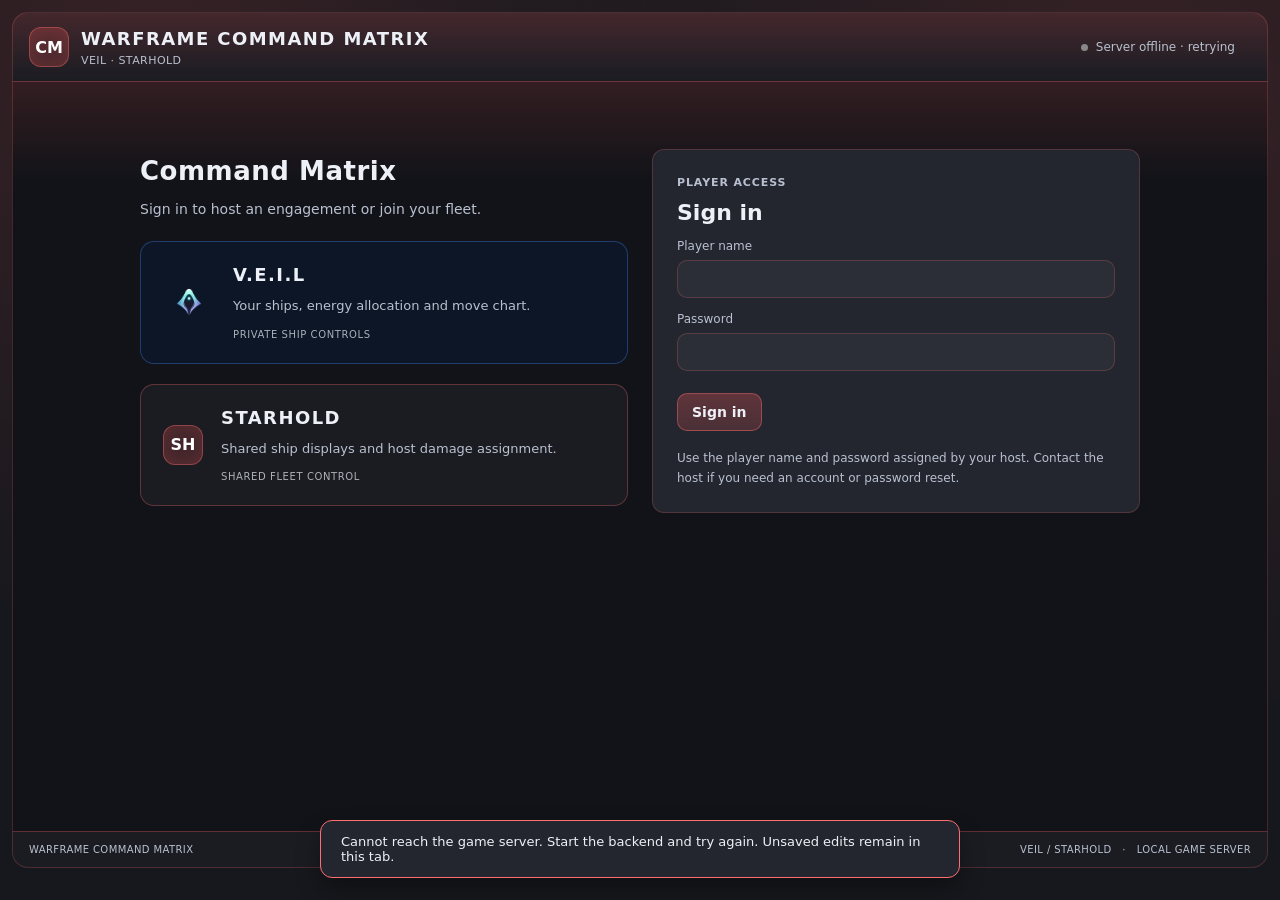
==== index.html @ ff41f68c "Add files via upload" ====
<!doctype html>
<html lang="en">
<head>
  <meta charset="utf-8"><meta name="viewport" content="width=device-width, initial-scale=1">
  <meta name="color-scheme" content="dark">
  <title>Warframe Command Matrix</title>
  <link rel="stylesheet" href="site.css">
  <script src="config.js" defer></script><script src="app.js" defer></script>
</head>
<body data-theme="starhold">
  <header class="topbar">
    <a class="brand" href="./"><span class="brand-mark">CM</span><span>WARFRAME COMMAND MATRIX<span class="brand-sub">VEIL · STARHOLD</span></span></a>
    <div class="connection"><span id="onlineDot" class="dot"></span><span id="connectionStatus">Server offline</span></div>
    <span id="identity"></span><button id="logout" class="subtle" hidden>Sign out</button>
  </header>
  <main>
    <section id="gateway" class="gateway">
      <div class="intro"><h1>Command Matrix</h1><p>Sign in to host an engagement or join your fleet.</p><div class="program-card veil-card"><img src="views/veil/VeilLogo.png" alt=""><div><h2>V.E.I.L</h2><p>Your ships, energy allocation and move chart.</p><span>PRIVATE SHIP CONTROLS</span></div></div><div class="program-card starhold-card"><span class="program-badge">SH</span><div><h2>STARHOLD</h2><p>Shared ship displays and host damage assignment.</p><span>SHARED FLEET CONTROL</span></div></div></div>
      <div class="panel access">
        <p class="eyebrow">PLAYER ACCESS</p><h2>Sign in</h2>
        <form id="authForm"><label for="playerName">Player name</label><input id="playerName" autocomplete="username" minlength="2" maxlength="32" required><label for="password">Password</label><input id="password" type="password" autocomplete="current-password" minlength="10" maxlength="128" required><div class="actions"><button name="mode" value="login">Sign in</button></div><p class="hint">Use the player name and password assigned by your host. Contact the host if you need an account or password reset.</p></form>
      </div>
    </section>
    <section id="dashboard" hidden>
      <div class="section-heading"><div><p class="eyebrow">OPERATIONS</p><h1>Your engagements</h1></div><span class="badge">SAVED ON HOST PC</span></div>
      <div class="dashboard-grid"><form id="createForm" class="panel"><h2>Host a game</h2><p>Assemble your fleet and invite the table.</p><label for="gameName">Engagement name</label><input id="gameName" value="Fleet engagement" maxlength="80" required><button>Create game</button></form><form id="joinForm" class="panel"><h2>Join the table</h2><p>Enter the eight-character code from your host.</p><label for="joinCode">Game code</label><input id="joinCode" class="code-input" placeholder="ABCD2345" maxlength="8" required><button>Join game</button></form></div>
      <h2 class="saved-title">Resume an engagement</h2><div id="savedGames" class="saved-games"></div>
    </section>
    <section id="game" hidden>
      <div class="game-header"><div><button id="back" class="subtle">← Engagements</button><h1 id="roomName"></h1></div><div class="room-meta"><span id="phase" class="badge"></span><button id="copyCode" class="code-button" title="Copy join code"></button><span id="role" class="badge"></span></div></div>
      <div class="game-layout">
        <aside class="panel roster"><p class="eyebrow">AT THE TABLE</p><div id="members"></div><div class="divider"></div><div class="fleet-heading"><h2>Fleet</h2><span id="shipCount" class="count"></span></div><div id="ships"></div><p class="hint">Veil is private to the ship’s owner. StarHold is shared with this game.</p><div id="hostControls" class="host-controls" hidden><p class="eyebrow">HOST CONTROLS</p><button id="startGame">Start game</button><button id="pauseGame" class="secondary">Pause game</button><button id="reopenLobby" class="subtle">Reopen lobby</button></div><details><summary>Game activity</summary><div id="activity"></div></details></aside>
        <div class="workspace">
          <section id="lobby" class="panel"><div class="section-heading"><div><p class="eyebrow">FLEET ASSEMBLY</p><h2>Select your ships</h2></div><button id="readyButton" class="secondary">Mark ready</button></div><form id="selectShipForm" class="selection-row"><label>Ship design<select id="designSelect" required></select></label><label>Ship name <span class="hint">(optional)</span><input id="shipName" maxlength="100" placeholder="Use design name"></label><button>Add to my fleet</button></form><p class="hint">Ships load from the host’s ship library. Ask the host to add new designs.</p></section>
          <section class="panel station"><div class="station-bar"><div><p class="eyebrow" id="stationCaption">SHIP STATION</p><h2 id="selectedName">Choose a ship from the fleet</h2></div><div class="actions"><button id="veilTab" class="secondary" hidden>Veil · Private</button><button id="starholdTab" class="secondary" hidden>StarHold · Shared</button><button id="saveView" hidden>Save now</button><button id="reloadView" class="subtle" hidden>Reload ship</button></div></div><div id="viewNotice" class="view-notice">Select ships in the lobby, then mark ready. The host starts the game.</div><div id="emptyStation" class="empty-station"><div class="reticle">＋</div><h2>Awaiting fleet assignment</h2><p>Your ship’s systems will appear here.</p></div><div id="stationContainer"></div></section>
        </div>
      </div>
    </section>
  </main>
  <div id="notice" role="status" aria-live="polite" hidden></div>
  <footer><span>WARFRAME COMMAND MATRIX</span><span>VEIL / STARHOLD &nbsp; · &nbsp; LOCAL GAME SERVER</span></footer>
</body>
</html>
---- site.css ----
/* Site-wide palette and controls follow the original StarHold and Veil styles. */
:root{color-scheme:dark;font:14px "Segoe UI",system-ui,sans-serif;--bg:#17181d;--panel:#23262f;--panel2:#1a1c22;--panel3:#111318;--border:rgba(255,110,110,.22);--border-strong:rgba(255,110,110,.42);--text:#edf1f7;--muted:#b9c0cf;--accent:#ff5c5c;--accent-soft:rgba(255,92,92,.18);--accent-hover:rgba(255,92,92,.28);--glow:rgba(255,92,92,.14)}
*{box-sizing:border-box}
body{margin:0;min-height:100vh;padding:12px;background:radial-gradient(circle at 12% 8%,var(--glow),transparent 40%),radial-gradient(circle at 88% 12%,var(--glow),transparent 45%),var(--bg);color:var(--text)}
body[data-theme=veil]{--bg:#0b1220;--panel:#0f1a2d;--panel2:#0c1627;--panel3:#0b1220;--border:rgba(255,255,255,.08);--border-strong:rgba(80,140,255,.55);--text:rgba(255,255,255,.92);--muted:rgba(255,255,255,.65);--accent:#78aaff;--accent-soft:rgba(80,140,255,.18);--accent-hover:rgba(80,140,255,.32);--glow:transparent}
[hidden]{display:none!important}
button,input,select{font:inherit}
button{border:1px solid var(--border-strong);border-radius:10px;background:linear-gradient(180deg,var(--accent-hover),var(--accent-soft));color:var(--text);font-weight:600;padding:10px 14px;cursor:pointer;transition:background .15s,border-color .15s;white-space:nowrap}
button:hover{background:var(--accent-hover);border-color:var(--accent)}
button:disabled{opacity:.45;cursor:not-allowed}
button.secondary{background:rgba(255,255,255,.04);border-color:var(--border);font-weight:500}
button.subtle{background:transparent;border-color:transparent;color:var(--muted);font-size:12px;padding:7px 9px}
button.active{background:var(--accent-hover);border-color:var(--accent);box-shadow:0 0 12px var(--glow)}
button:focus-visible,input:focus,select:focus{outline:2px solid var(--accent);outline-offset:2px}
input,select{width:100%;min-width:0;padding:10px 12px;border:1px solid var(--border);border-radius:10px;background:rgba(255,255,255,.04);color:var(--text)}
select option{background:var(--panel2)}
label{display:block;font-size:12px;color:var(--muted);margin:14px 0 7px}
input[type=file]{font-size:12px}
h1,h2,p{margin-top:0}h1{font-size:24px;font-weight:650;margin-bottom:12px;letter-spacing:.02em}h2{font-size:17px;font-weight:650;margin-bottom:10px}p{color:var(--muted);line-height:1.65}a{color:inherit;text-decoration:none}
.topbar{display:flex;align-items:center;gap:16px;padding:14px 16px;border:1px solid var(--border);border-radius:16px 16px 0 0;background:linear-gradient(180deg,var(--accent-soft),transparent),var(--panel2)}
.brand{display:flex;gap:12px;align-items:center;font-size:18px;font-weight:700;letter-spacing:.08em;min-width:0}
.brand-mark,.program-badge{display:grid;place-items:center;flex-shrink:0;width:40px;height:40px;border-radius:12px;background:var(--accent-soft);border:1px solid var(--border-strong);font-size:16px;font-weight:700;letter-spacing:0;color:white;box-shadow:0 0 16px var(--glow) inset}
.brand-sub{display:block;margin-top:5px;color:var(--muted);font-size:11px;font-weight:400;letter-spacing:.04em}
.connection{display:flex;align-items:center;gap:8px;margin-left:auto;color:var(--muted);font-size:12px;white-space:nowrap}
.dot{width:7px;height:7px;border-radius:50%;background:#888}.dot.online{background:var(--accent);box-shadow:0 0 10px var(--glow)}
#identity{font-size:12px;color:var(--muted)}
main{min-height:calc(100vh - 150px);padding:16px;border:1px solid var(--border);border-top:0;background:linear-gradient(180deg,var(--glow),transparent 100px),var(--panel3)}
.panel{background:var(--panel);border:1px solid var(--border);border-radius:12px;padding:18px;min-width:0}
.eyebrow{font-size:11px;color:var(--muted);font-weight:600;letter-spacing:.08em;margin-bottom:8px;text-transform:uppercase}
.hint,.small{font-size:12px;color:var(--muted)}
.gateway{max-width:1000px;display:grid;grid-template-columns:1fr 1fr;gap:24px;margin:42px auto}
.intro{padding:16px 0}.intro>h1{font-size:26px}.program-card{display:flex;gap:18px;align-items:center;border:1px solid;padding:22px;border-radius:14px;margin-top:20px}.program-card h2{font-size:18px;letter-spacing:.08em}.program-card p{font-size:13px;margin-bottom:8px}.program-card span:not(.program-badge){font-size:10px;letter-spacing:.06em;opacity:.7}.program-card img{width:52px;height:62px;object-fit:contain}.veil-card{background:#0c1627;border-color:rgba(80,140,255,.32);color:#edf1f7}.starhold-card{background:#1a1c22;border-color:rgba(255,110,110,.3);color:#edf1f7}.starhold-card .program-badge{background:rgba(255,92,92,.18);border-color:rgba(255,110,110,.42)}
.access{padding:24px;align-self:center}.access h2{font-size:22px}.actions{display:flex;gap:8px;align-items:center;flex-wrap:wrap}form .actions{margin-top:22px}#authForm>.hint{margin:18px 0 0}
.section-heading{display:flex;justify-content:space-between;align-items:center;gap:16px;margin-bottom:18px}.section-heading h1,.section-heading h2{margin-bottom:0}
.badge{padding:6px 9px;font-size:10px;letter-spacing:.06em;text-transform:uppercase;border:1px solid var(--border);border-radius:8px;color:var(--muted);white-space:nowrap;background:rgba(255,255,255,.03)}
.dashboard-grid{display:grid;grid-template-columns:1fr 1fr;gap:16px}.dashboard-grid .panel{padding:24px}.dashboard-grid button{margin-top:18px}.code-input{font-family:monospace;letter-spacing:4px;text-transform:uppercase}.saved-title{margin-top:28px}.saved-games{display:grid;grid-template-columns:repeat(auto-fit,minmax(260px,1fr));gap:12px}.saved-game{text-align:left;padding:18px;background:var(--panel);border-color:var(--border)}.saved-game span{display:block;font-size:11px;color:var(--muted);margin-top:8px}
.game-header{display:flex;justify-content:space-between;align-items:center;gap:16px;margin-bottom:12px}.game-header h1{font-size:20px;margin:3px 0}.game-header .subtle{padding:0;margin-bottom:6px}.room-meta{display:flex;gap:9px;align-items:center}.code-button{font:600 15px monospace;letter-spacing:3px;padding:8px 12px;background:var(--accent-soft)}
.game-layout{display:grid;grid-template-columns:210px minmax(0,1fr);gap:12px}.roster{padding:14px;background:var(--panel2);height:fit-content}.member{display:flex;justify-content:space-between;gap:8px;padding:9px 0;font-size:12px}.member small{font-size:10px;color:var(--muted)}.member.ready small{color:var(--accent)}.divider{height:1px;background:var(--border);margin:16px 0}.fleet-heading{display:flex;justify-content:space-between;align-items:baseline}.count{color:var(--muted);font-size:12px}.ship-row{padding:9px 0;border-bottom:1px solid var(--border)}.ship-button{width:100%;white-space:normal;text-align:left;background:transparent;border-color:transparent;border-radius:8px;padding:8px;font-size:12px}.ship-button.selected{background:var(--accent-soft);border-color:var(--border-strong)}.ship-owner{color:var(--muted);font-size:11px;margin:5px 8px}.remove-ship{font-size:10px!important}.roster>.hint{font-size:11px;margin:16px 0}.host-controls{border-top:1px solid var(--border);padding-top:16px}.host-controls button{display:block;width:100%;margin-top:8px;font-size:12px}.workspace{min-width:0}
#lobby{margin-bottom:12px}.selection-row{display:flex;align-items:end;gap:12px}.selection-row label{flex:1;margin-top:0}.selection-row button{margin-bottom:7px}details{margin-top:16px;color:var(--muted);font-size:12px}summary{cursor:pointer;padding:8px 0}.import-box{margin:12px 0 0}#importForm{display:flex;gap:12px;align-items:end}#importForm label{flex:1;min-width:0}#importForm button{margin-bottom:7px}#activity{font-size:11px;line-height:1.7;max-height:240px;overflow:auto}
.station{padding:0;border-radius:12px;overflow:hidden;background:var(--panel3)}.station-bar{display:flex;justify-content:space-between;gap:14px;align-items:center;padding:12px 14px;background:var(--panel2);border-bottom:1px solid var(--border)}.station-bar h2{font-size:17px;margin:0}.station-bar .eyebrow{font-size:10px;margin-bottom:5px}.station-bar button{padding:8px 12px;font-size:12px}.view-notice{padding:9px 14px;font-size:11px;color:var(--muted);background:rgba(255,255,255,.02);border-bottom:1px solid var(--border)}.empty-station{display:grid;place-content:center;text-align:center;min-height:420px;padding:30px;color:var(--muted)}.empty-station h2{font-weight:500}.reticle{display:none}
#stationContainer{position:relative;min-width:0}#stationContainer.locked:after{content:'Game paused — resume to edit ship systems';position:absolute;inset:0;display:grid;place-items:center;background:color-mix(in srgb,var(--panel3) 90%,transparent);color:var(--text);font-size:16px;z-index:10}
#notice{position:fixed;left:50%;bottom:22px;transform:translateX(-50%);padding:13px 20px;max-width:90vw;border:1px solid var(--border-strong);border-radius:12px;background:var(--panel);color:var(--text);font-size:13px;box-shadow:0 12px 24px #0005;z-index:1000}#notice.error{border-color:#ff6e6e}
footer{display:flex;justify-content:space-between;gap:16px;padding:12px 16px;border:1px solid var(--border);border-top:0;border-radius:0 0 16px 16px;background:var(--panel2);font-size:10px;color:var(--muted);letter-spacing:.04em}
@media(min-width:1700px){.game-layout{grid-template-columns:240px minmax(0,1fr)}}
@media(max-width:1100px){.brand{font-size:14px}.selection-row,.station-bar,#importForm{flex-wrap:wrap}.selection-row label{min-width:170px}.game-layout{grid-template-columns:180px minmax(0,1fr)}.station-bar{align-items:flex-start}.room-meta{flex-wrap:wrap;justify-content:flex-end}}
@media(max-width:700px){body{padding:6px}.topbar{padding:12px;flex-wrap:wrap;gap:12px}.brand{font-size:12px;letter-spacing:.03em}.brand-mark{width:34px;height:34px}.connection{margin-left:0}main{padding:10px}.gateway{grid-template-columns:1fr;margin:12px auto;gap:16px}.intro{padding:0}.program-card{padding:14px;margin-top:10px}.access{padding:18px}.dashboard-grid,.game-layout{grid-template-columns:1fr}.game-header{align-items:flex-start}.room-meta{max-width:165px}.game-header h1{font-size:18px}#members,#ships{display:flex;flex-wrap:wrap;gap:12px}.member{gap:9px}.ship-row{min-width:135px;flex:1}.host-controls button{display:inline-block;width:auto;margin:4px}.roster>.hint{margin:10px 0}.station-bar{padding:10px}.station-bar .actions{gap:6px}.station-bar button{font-size:11px;padding:8px}.section-heading{align-items:flex-start}.badge{font-size:9px}.saved-games{grid-template-columns:1fr}footer{font-size:9px;line-height:1.6}.empty-station{min-height:240px}}
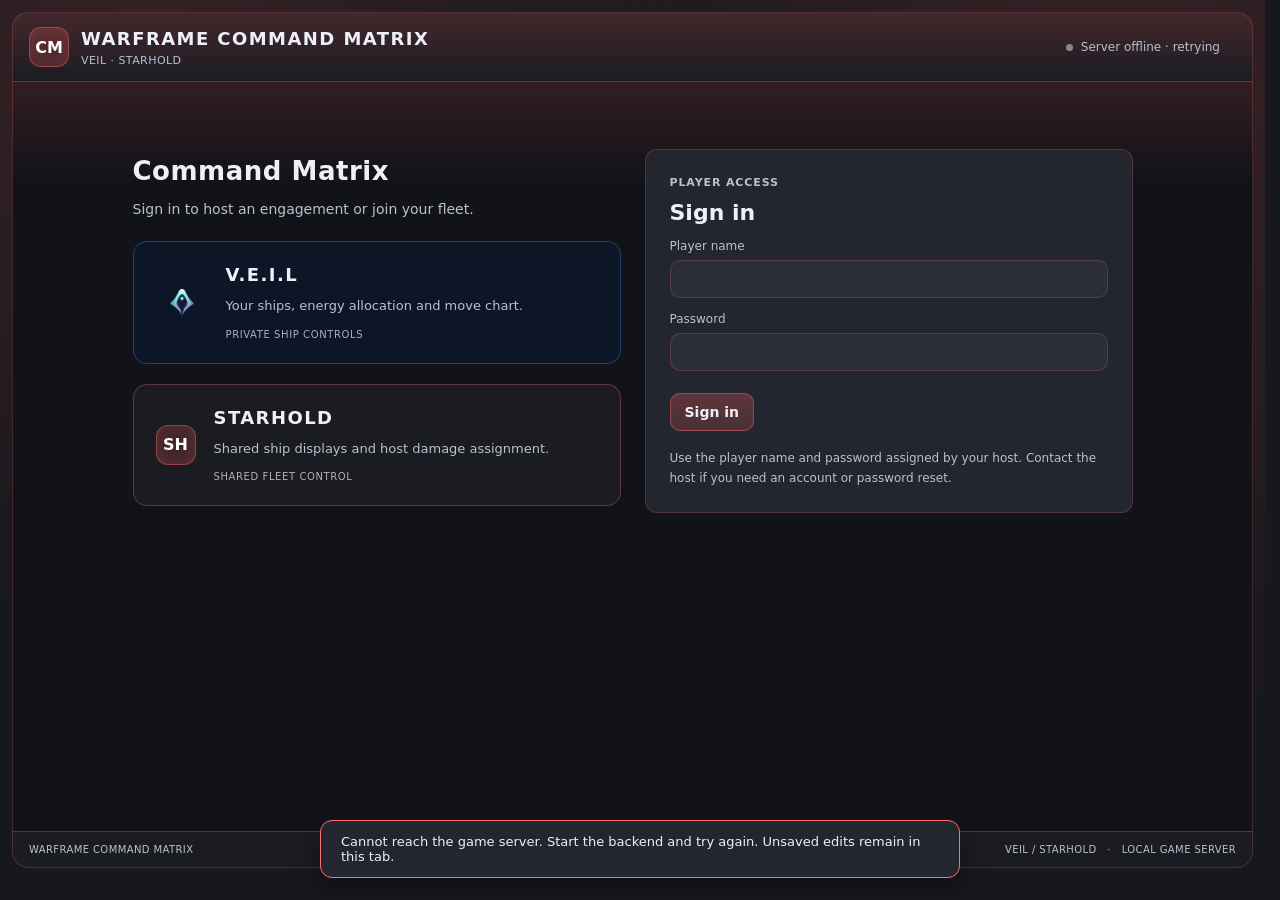
==== commit 4531c47d: "Add files via upload" ====
--- a/index.html
+++ b/index.html
@@ -32,11 +32,13 @@
         <aside class="panel roster"><p class="eyebrow">AT THE TABLE</p><div id="members"></div><div class="divider"></div><div class="fleet-heading"><h2>Fleet</h2><span id="shipCount" class="count"></span></div><div id="ships"></div><p class="hint">Veil is private to the ship’s owner. StarHold is shared with this game.</p><div id="hostControls" class="host-controls" hidden><p class="eyebrow">HOST CONTROLS</p><button id="startGame">Start game</button><button id="pauseGame" class="secondary">Pause game</button><button id="reopenLobby" class="subtle">Reopen lobby</button></div><details><summary>Game activity</summary><div id="activity"></div></details></aside>
         <div class="workspace">
           <section id="lobby" class="panel"><div class="section-heading"><div><p class="eyebrow">FLEET ASSEMBLY</p><h2>Select your ships</h2></div><button id="readyButton" class="secondary">Mark ready</button></div><form id="selectShipForm" class="selection-row"><label>Ship design<select id="designSelect" required></select></label><label>Ship name <span class="hint">(optional)</span><input id="shipName" maxlength="100" placeholder="Use design name"></label><button>Add to my fleet</button></form><p class="hint">Ships load from the host’s ship library. Ask the host to add new designs.</p></section>
-          <section class="panel station"><div class="station-bar"><div><p class="eyebrow" id="stationCaption">SHIP STATION</p><h2 id="selectedName">Choose a ship from the fleet</h2></div><div class="actions"><button id="veilTab" class="secondary" hidden>Veil · Private</button><button id="starholdTab" class="secondary" hidden>StarHold · Shared</button><button id="saveView" hidden>Save now</button><button id="reloadView" class="subtle" hidden>Reload ship</button></div></div><div id="viewNotice" class="view-notice">Select ships in the lobby, then mark ready. The host starts the game.</div><div id="emptyStation" class="empty-station"><div class="reticle">＋</div><h2>Awaiting fleet assignment</h2><p>Your ship’s systems will appear here.</p></div><div id="stationContainer"></div></section>
+          <section class="panel station"><div class="station-bar"><div><p class="eyebrow" id="stationCaption">SHIP STATION</p><h2 id="selectedName">Choose a ship from the fleet</h2></div><div class="actions"><button id="veilTab" class="secondary" hidden>Veil · Private</button><button id="starholdTab" class="secondary" hidden>StarHold · Shared</button><button id="saveGame" hidden title="Saves every player’s ships and edits on the host PC">Save game</button><button id="reloadView" class="subtle" hidden>Reload ship</button></div></div><div id="viewNotice" class="view-notice">Select ships in the lobby, then mark ready. The host starts the game.</div><div id="emptyStation" class="empty-station"><div class="reticle">＋</div><h2>Awaiting fleet assignment</h2><p>Your ship’s systems will appear here.</p></div><div id="stationContainer"></div></section>
         </div>
       </div>
     </section>
   </main>
+  <dialog id="ownerChoice" class="choice-dialog docked" aria-labelledby="ownerChoiceTitle"><p class="eyebrow" id="ownerChoiceShip"></p><h2 id="ownerChoiceTitle"></h2><p id="ownerChoiceLead" class="hint"></p><div id="ownerChoiceOptions" class="choice-options"></div><div class="actions"><button id="ownerChoiceSkip" type="button" class="secondary">Skip</button></div></dialog>
+  <dialog id="hostWait" class="choice-dialog" aria-labelledby="hostWaitTitle"><p class="eyebrow">OWNER’S CHOICE</p><h2 id="hostWaitTitle"></h2><p id="hostWaitLead" class="hint"></p><p id="hostWaitOptions" class="choice-summary"></p><p id="hostWaitStatus" class="hint" role="status"></p><div class="actions"><button id="hostWaitLocal" type="button" class="secondary">Choose for them</button><button id="hostWaitCancel" type="button" class="subtle">Cancel</button></div></dialog>
   <div id="notice" role="status" aria-live="polite" hidden></div>
   <footer><span>WARFRAME COMMAND MATRIX</span><span>VEIL / STARHOLD &nbsp; · &nbsp; LOCAL GAME SERVER</span></footer>
 </body>
--- a/site.css
+++ b/site.css
@@ -44,3 +44,13 @@
 @media(min-width:1700px){.game-layout{grid-template-columns:240px minmax(0,1fr)}}
 @media(max-width:1100px){.brand{font-size:14px}.selection-row,.station-bar,#importForm{flex-wrap:wrap}.selection-row label{min-width:170px}.game-layout{grid-template-columns:180px minmax(0,1fr)}.station-bar{align-items:flex-start}.room-meta{flex-wrap:wrap;justify-content:flex-end}}
 @media(max-width:700px){body{padding:6px}.topbar{padding:12px;flex-wrap:wrap;gap:12px}.brand{font-size:12px;letter-spacing:.03em}.brand-mark{width:34px;height:34px}.connection{margin-left:0}main{padding:10px}.gateway{grid-template-columns:1fr;margin:12px auto;gap:16px}.intro{padding:0}.program-card{padding:14px;margin-top:10px}.access{padding:18px}.dashboard-grid,.game-layout{grid-template-columns:1fr}.game-header{align-items:flex-start}.room-meta{max-width:165px}.game-header h1{font-size:18px}#members,#ships{display:flex;flex-wrap:wrap;gap:12px}.member{gap:9px}.ship-row{min-width:135px;flex:1}.host-controls button{display:inline-block;width:auto;margin:4px}.roster>.hint{margin:10px 0}.station-bar{padding:10px}.station-bar .actions{gap:6px}.station-bar button{font-size:11px;padding:8px}.section-heading{align-items:flex-start}.badge{font-size:9px}.saved-games{grid-template-columns:1fr}footer{font-size:9px;line-height:1.6}.empty-station{min-height:240px}}
+/* Always reserve the scrollbar's space: Veil sizes its height from its width, so a scrollbar
+   that appears and disappears would otherwise make that layout flip back and forth. */
+html{scrollbar-gutter:stable}
+/* Damage choices: the owner picks which box is hit; the host waits for them. */
+.choice-dialog{border:1px solid var(--border-strong);border-radius:14px;padding:20px;width:min(460px,calc(100vw - 28px));background:var(--panel);color:var(--text);box-shadow:0 24px 70px #0009}.choice-dialog::backdrop{background:#080b14c9;backdrop-filter:blur(3px)}.choice-dialog h2{margin:4px 0 6px}.choice-options{display:grid;gap:8px;margin:14px 0;max-height:50vh;overflow:auto}.choice-option{display:flex;flex-direction:column;align-items:flex-start;gap:2px;text-align:left;white-space:normal}.choice-option small{color:var(--muted);font-size:11px;font-weight:400}.choice-summary{font-size:12px;color:var(--muted);overflow-wrap:anywhere}.choice-dialog .actions{display:flex;gap:8px;justify-content:flex-end;flex-wrap:wrap;margin-top:12px}
+/* The owner's prompt docks in a corner without blocking the page, so their ship stays visible. */
+.choice-dialog.docked{position:fixed;inset:auto 16px 16px auto;margin:0;z-index:50;width:min(340px,calc(100vw - 32px));max-height:calc(100vh - 32px);overflow:auto;border-color:var(--accent)}.choice-dialog.docked .choice-options{max-height:40vh}
+@media(max-width:700px){.choice-dialog.docked{inset:auto 8px 8px 8px;width:auto}.choice-dialog.docked .choice-options{max-height:30vh}}
+.fleet-group{margin:0;color:inherit;font-size:inherit;border-bottom:1px solid var(--border)}.fleet-group>summary{display:flex;justify-content:space-between;align-items:center;gap:8px;padding:10px 0;font-size:12px;font-weight:600}.fleet-group>summary{list-style:none}.fleet-group>summary::-webkit-details-marker{display:none}.fleet-group>summary::before{content:'▸';color:var(--muted);width:10px;flex:none}.fleet-group[open]>summary::before{content:'▾'}.fleet-group>summary .member-name{flex:1}.fleet-group .ship-row{padding:2px 0 2px 14px;border-bottom:0}.fleet-group .ship-row:last-child{padding-bottom:8px}#ships>.fleet-group{flex:1 0 100%}
+.member{flex-wrap:wrap;align-items:center}.member-name{display:inline-flex;align-items:center;gap:7px;min-width:0;overflow-wrap:anywhere}.player-swatch{flex:none;width:12px;height:12px;border-radius:50%;border:1px solid rgba(255,255,255,.6);box-shadow:0 0 6px rgba(0,0,0,.4)}.member .color-picker{flex:1 0 100%;padding:5px 8px;font-size:11px;border-radius:8px}
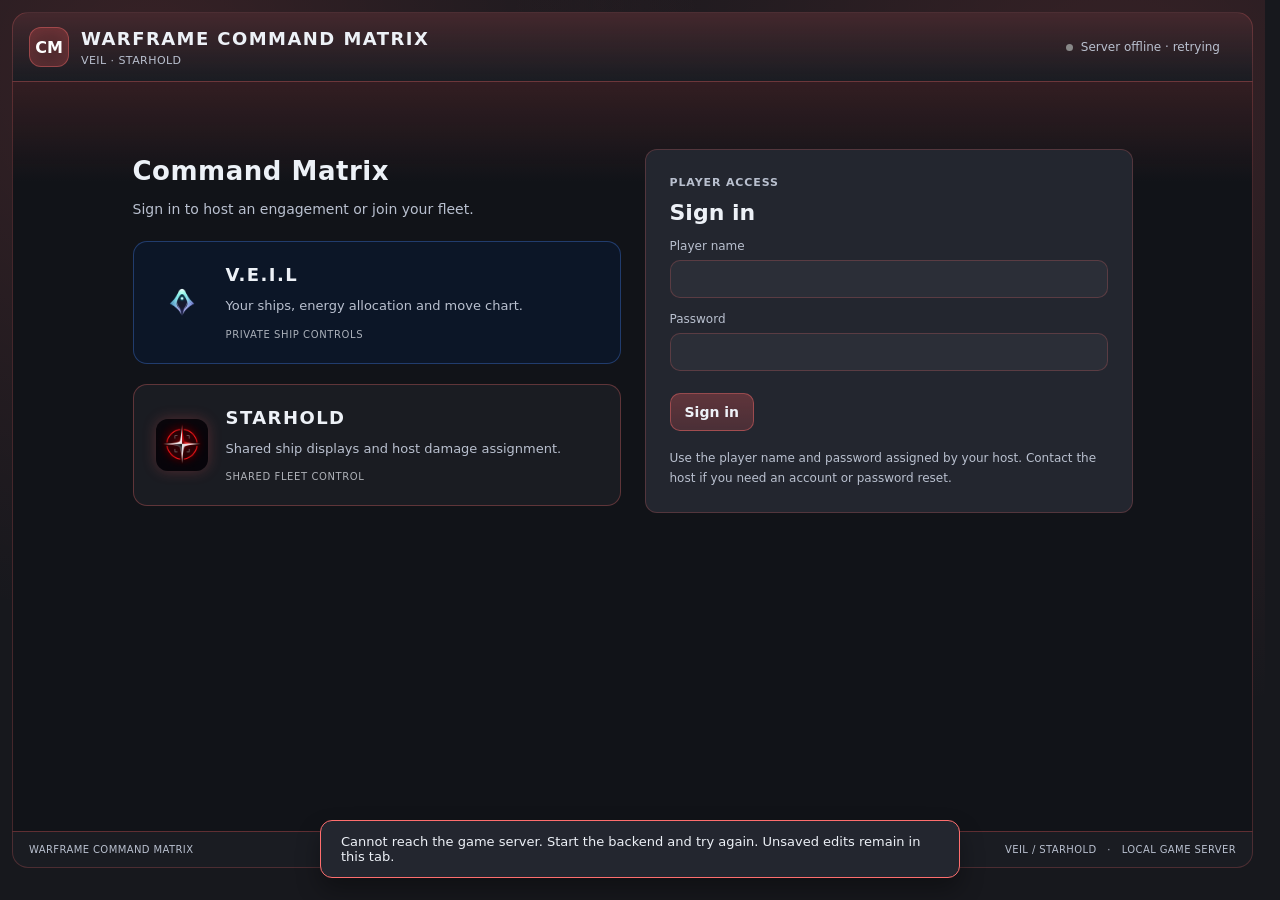
==== commit 8419d369: "Add files via upload" ====
--- a/index.html
+++ b/index.html
@@ -15,7 +15,7 @@
   </header>
   <main>
     <section id="gateway" class="gateway">
-      <div class="intro"><h1>Command Matrix</h1><p>Sign in to host an engagement or join your fleet.</p><div class="program-card veil-card"><img src="views/veil/VeilLogo.png" alt=""><div><h2>V.E.I.L</h2><p>Your ships, energy allocation and move chart.</p><span>PRIVATE SHIP CONTROLS</span></div></div><div class="program-card starhold-card"><span class="program-badge">SH</span><div><h2>STARHOLD</h2><p>Shared ship displays and host damage assignment.</p><span>SHARED FLEET CONTROL</span></div></div></div>
+      <div class="intro"><h1>Command Matrix</h1><p>Sign in to host an engagement or join your fleet.</p><div class="program-card veil-card"><img src="views/veil/VeilLogo.png" alt=""><div><h2>V.E.I.L</h2><p>Your ships, energy allocation and move chart.</p><span>PRIVATE SHIP CONTROLS</span></div></div><div class="program-card starhold-card"><img src="views/starhold/StarHoldLogo.png" alt=""><div><h2>STARHOLD</h2><p>Shared ship displays and host damage assignment.</p><span>SHARED FLEET CONTROL</span></div></div></div>
       <div class="panel access">
         <p class="eyebrow">PLAYER ACCESS</p><h2>Sign in</h2>
         <form id="authForm"><label for="playerName">Player name</label><input id="playerName" autocomplete="username" minlength="2" maxlength="32" required><label for="password">Password</label><input id="password" type="password" autocomplete="current-password" minlength="10" maxlength="128" required><div class="actions"><button name="mode" value="login">Sign in</button></div><p class="hint">Use the player name and password assigned by your host. Contact the host if you need an account or password reset.</p></form>
@@ -29,7 +29,7 @@
     <section id="game" hidden>
       <div class="game-header"><div><button id="back" class="subtle">← Engagements</button><h1 id="roomName"></h1></div><div class="room-meta"><span id="phase" class="badge"></span><button id="copyCode" class="code-button" title="Copy join code"></button><span id="role" class="badge"></span></div></div>
       <div class="game-layout">
-        <aside class="panel roster"><p class="eyebrow">AT THE TABLE</p><div id="members"></div><div class="divider"></div><div class="fleet-heading"><h2>Fleet</h2><span id="shipCount" class="count"></span></div><div id="ships"></div><p class="hint">Veil is private to the ship’s owner. StarHold is shared with this game.</p><div id="hostControls" class="host-controls" hidden><p class="eyebrow">HOST CONTROLS</p><button id="startGame">Start game</button><button id="pauseGame" class="secondary">Pause game</button><button id="reopenLobby" class="subtle">Reopen lobby</button></div><details><summary>Game activity</summary><div id="activity"></div></details></aside>
+        <aside class="panel roster"><p class="eyebrow">AT THE TABLE</p><div id="members"></div><p class="hint">Veil is private to the ship’s owner. StarHold is shared with this game.</p><div id="hostControls" class="host-controls" hidden><p class="eyebrow">HOST CONTROLS</p><button id="startGame">Start game</button><button id="pauseGame" class="secondary">Pause game</button><button id="reopenLobby" class="subtle">Reopen lobby</button></div><details><summary>Game activity</summary><div id="activity"></div></details></aside>
         <div class="workspace">
           <section id="lobby" class="panel"><div class="section-heading"><div><p class="eyebrow">FLEET ASSEMBLY</p><h2>Select your ships</h2></div><button id="readyButton" class="secondary">Mark ready</button></div><form id="selectShipForm" class="selection-row"><label>Ship design<select id="designSelect" required></select></label><label>Ship name <span class="hint">(optional)</span><input id="shipName" maxlength="100" placeholder="Use design name"></label><button>Add to my fleet</button></form><p class="hint">Ships load from the host’s ship library. Ask the host to add new designs.</p></section>
           <section class="panel station"><div class="station-bar"><div><p class="eyebrow" id="stationCaption">SHIP STATION</p><h2 id="selectedName">Choose a ship from the fleet</h2></div><div class="actions"><button id="veilTab" class="secondary" hidden>Veil · Private</button><button id="starholdTab" class="secondary" hidden>StarHold · Shared</button><button id="saveGame" hidden title="Saves every player’s ships and edits on the host PC">Save game</button><button id="reloadView" class="subtle" hidden>Reload ship</button></div></div><div id="viewNotice" class="view-notice">Select ships in the lobby, then mark ready. The host starts the game.</div><div id="emptyStation" class="empty-station"><div class="reticle">＋</div><h2>Awaiting fleet assignment</h2><p>Your ship’s systems will appear here.</p></div><div id="stationContainer"></div></section>
--- a/site.css
+++ b/site.css
@@ -29,7 +29,7 @@
 .eyebrow{font-size:11px;color:var(--muted);font-weight:600;letter-spacing:.08em;margin-bottom:8px;text-transform:uppercase}
 .hint,.small{font-size:12px;color:var(--muted)}
 .gateway{max-width:1000px;display:grid;grid-template-columns:1fr 1fr;gap:24px;margin:42px auto}
-.intro{padding:16px 0}.intro>h1{font-size:26px}.program-card{display:flex;gap:18px;align-items:center;border:1px solid;padding:22px;border-radius:14px;margin-top:20px}.program-card h2{font-size:18px;letter-spacing:.08em}.program-card p{font-size:13px;margin-bottom:8px}.program-card span:not(.program-badge){font-size:10px;letter-spacing:.06em;opacity:.7}.program-card img{width:52px;height:62px;object-fit:contain}.veil-card{background:#0c1627;border-color:rgba(80,140,255,.32);color:#edf1f7}.starhold-card{background:#1a1c22;border-color:rgba(255,110,110,.3);color:#edf1f7}.starhold-card .program-badge{background:rgba(255,92,92,.18);border-color:rgba(255,110,110,.42)}
+.intro{padding:16px 0}.intro>h1{font-size:26px}.program-card{display:flex;gap:18px;align-items:center;border:1px solid;padding:22px;border-radius:14px;margin-top:20px}.program-card h2{font-size:18px;letter-spacing:.08em}.program-card p{font-size:13px;margin-bottom:8px}.program-card span:not(.program-badge){font-size:10px;letter-spacing:.06em;opacity:.7}.program-card img{width:52px;height:62px;object-fit:contain}.veil-card{background:#0c1627;border-color:rgba(80,140,255,.32);color:#edf1f7}.starhold-card{background:#1a1c22;border-color:rgba(255,110,110,.3);color:#edf1f7}.starhold-card img{height:52px;border-radius:12px;box-shadow:0 0 14px rgba(255,92,92,.25)}.starhold-card .program-badge{background:rgba(255,92,92,.18);border-color:rgba(255,110,110,.42)}
 .access{padding:24px;align-self:center}.access h2{font-size:22px}.actions{display:flex;gap:8px;align-items:center;flex-wrap:wrap}form .actions{margin-top:22px}#authForm>.hint{margin:18px 0 0}
 .section-heading{display:flex;justify-content:space-between;align-items:center;gap:16px;margin-bottom:18px}.section-heading h1,.section-heading h2{margin-bottom:0}
 .badge{padding:6px 9px;font-size:10px;letter-spacing:.06em;text-transform:uppercase;border:1px solid var(--border);border-radius:8px;color:var(--muted);white-space:nowrap;background:rgba(255,255,255,.03)}
@@ -52,5 +52,9 @@
 /* The owner's prompt docks in a corner without blocking the page, so their ship stays visible. */
 .choice-dialog.docked{position:fixed;inset:auto 16px 16px auto;margin:0;z-index:50;width:min(340px,calc(100vw - 32px));max-height:calc(100vh - 32px);overflow:auto;border-color:var(--accent)}.choice-dialog.docked .choice-options{max-height:40vh}
 @media(max-width:700px){.choice-dialog.docked{inset:auto 8px 8px 8px;width:auto}.choice-dialog.docked .choice-options{max-height:30vh}}
-.fleet-group{margin:0;color:inherit;font-size:inherit;border-bottom:1px solid var(--border)}.fleet-group>summary{display:flex;justify-content:space-between;align-items:center;gap:8px;padding:10px 0;font-size:12px;font-weight:600}.fleet-group>summary{list-style:none}.fleet-group>summary::-webkit-details-marker{display:none}.fleet-group>summary::before{content:'▸';color:var(--muted);width:10px;flex:none}.fleet-group[open]>summary::before{content:'▾'}.fleet-group>summary .member-name{flex:1}.fleet-group .ship-row{padding:2px 0 2px 14px;border-bottom:0}.fleet-group .ship-row:last-child{padding-bottom:8px}#ships>.fleet-group{flex:1 0 100%}
+.fleet-group{margin:0;color:inherit;font-size:inherit;border-bottom:1px solid var(--border)}.fleet-group>summary{display:flex;justify-content:space-between;align-items:center;gap:8px;padding:10px 0;font-size:12px;font-weight:600}.fleet-group>summary{list-style:none}.fleet-group>summary::-webkit-details-marker{display:none}.fleet-group>summary::before{content:'▸';color:var(--muted);width:10px;flex:none}.fleet-group[open]>summary::before{content:'▾'}.fleet-group>summary .member-name{flex:1}.fleet-group .ship-row{padding:2px 0 2px 14px;border-bottom:0}.fleet-group .ship-row:last-child{padding-bottom:8px}#members>.fleet-group{flex:1 0 100%}
+.fleet-group .ready-status{font-size:10px;font-weight:400;color:var(--muted);white-space:nowrap}
+.fleet-group.ready .ready-status{color:var(--accent);font-weight:600}
+.fleet-group>.color-picker{display:block;width:calc(100% - 14px);margin:0 0 6px 14px;padding:5px 8px;font-size:11px;border-radius:8px}
+.fleet-group>.no-ships{margin:0 0 8px 14px;font-size:11px}
 .member{flex-wrap:wrap;align-items:center}.member-name{display:inline-flex;align-items:center;gap:7px;min-width:0;overflow-wrap:anywhere}.player-swatch{flex:none;width:12px;height:12px;border-radius:50%;border:1px solid rgba(255,255,255,.6);box-shadow:0 0 6px rgba(0,0,0,.4)}.member .color-picker{flex:1 0 100%;padding:5px 8px;font-size:11px;border-radius:8px}
